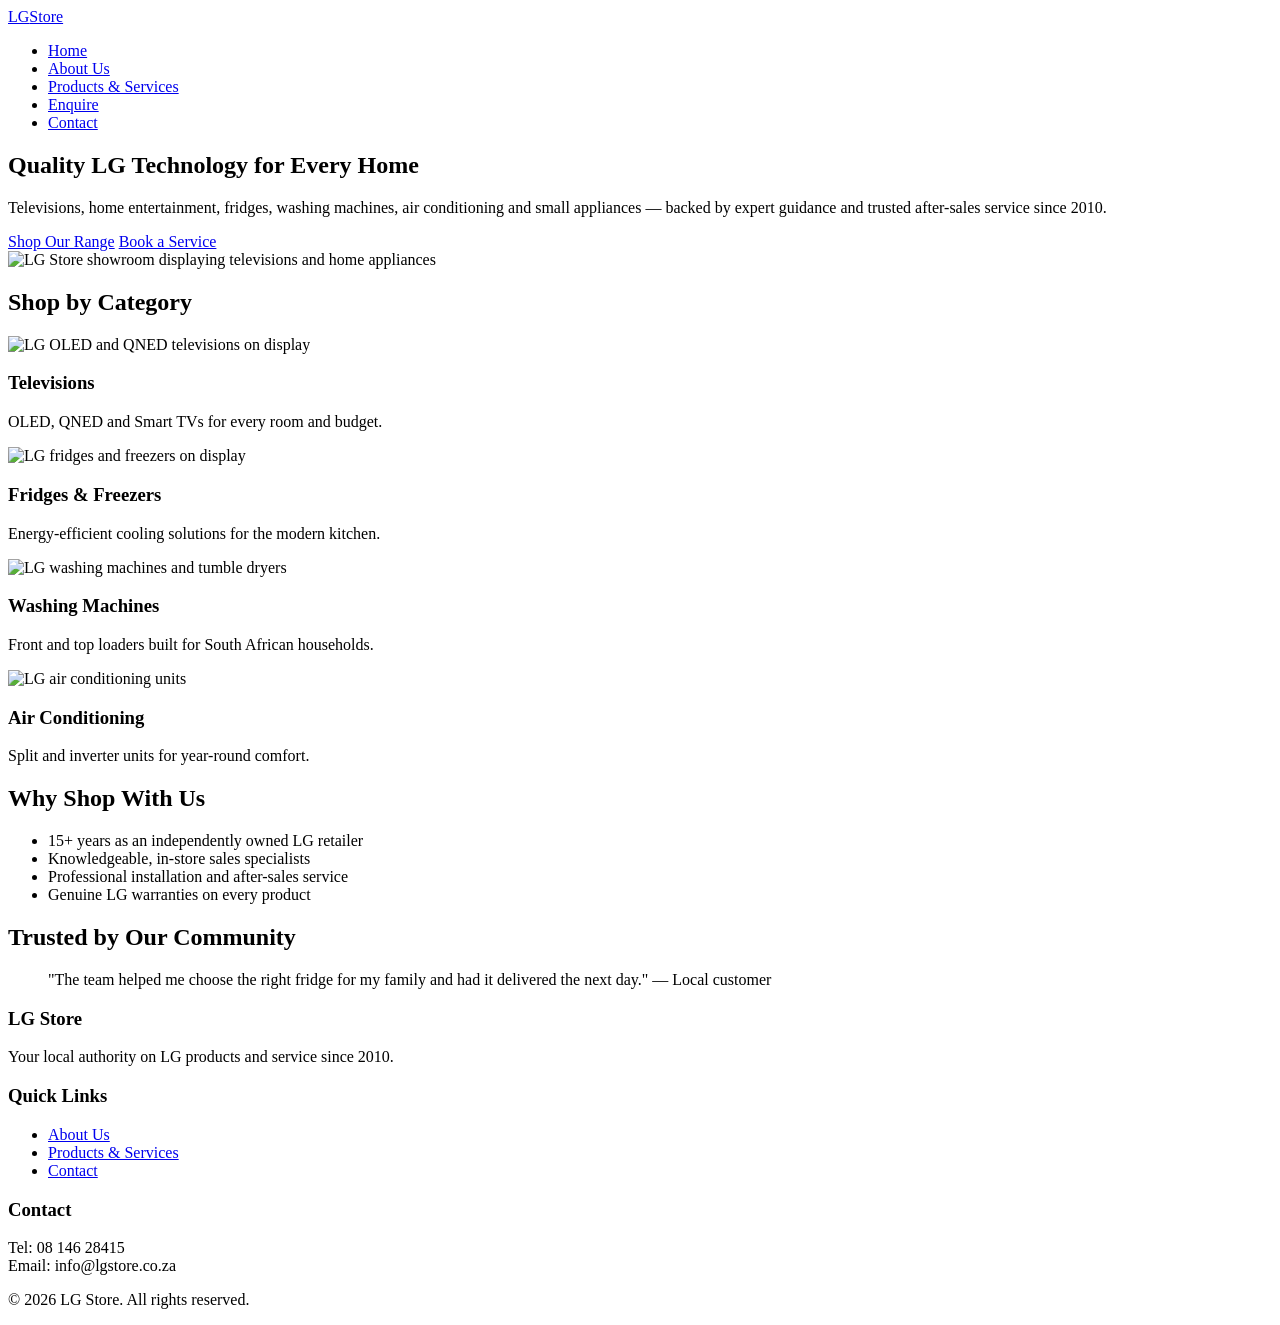
==== Pages/Index.html @ e51776af "codes were fixed" ====
<!DOCTYPE html>
<html lang="en">
<head>
  <meta charset="UTF-8">
  <meta name="viewport" content="width=device-width, initial-scale=1.0">
  <title>LG Store | Home Appliances &amp; Electronics</title>
  <meta name="description" content="LG Store is your trusted local retailer for LG televisions, home entertainment, fridges, washing machines, air conditioning and small appliances since 2010.">
  <!-- Google Fonts: Montserrat for headings, Roboto for body text (per proposal typography) -->
  <link rel="preconnect" href="https://fonts.googleapis.com">
  <link href="https://fonts.googleapis.com/css2?family=Montserrat:wght@600;700&family=Roboto:wght@300;400&display=swap" rel="stylesheet">
  <link rel="stylesheet" href="../CSS/Style.css">
</head>
<body>

  <!-- ============ HEADER / NAVIGATION ============ -->
  <header class="site-header">
    <div class="logo">
      <a href="index.html">LG<span>Store</span></a>
    </div>
    <nav class="main-nav">
      <ul>
        <li><a href="index.html" class="active">Home</a></li>
        <li><a href="about.html">About Us</a></li>
        <li><a href="products.html">Products &amp; Services</a></li>
        <li><a href="enquiry.html">Enquire</a></li>
        <li><a href="contact.html">Contact</a></li>
      </ul>
    </nav>
  </header>

  <main>
    <!-- ============ HERO BANNER ============ -->
    <section class="hero">
      <div class="hero-content">
        <h1>Quality LG Technology for Every Home</h1>
        <p>Televisions, home entertainment, fridges, washing machines, air conditioning and small appliances — backed by expert guidance and trusted after-sales service since 2010.</p>
        <a href="products.html" class="btn btn-primary">Shop Our Range</a>
        <a href="enquiry.html" class="btn btn-secondary">Book a Service</a>
      </div>
      <!-- Replace with a real, licensed hero photo of the showroom or featured products -->
      <img src="../Assets/hero-banner.jpg" alt="LG Store showroom displaying televisions and home appliances" class="hero-image">
    </section>

    <!-- ============ PRODUCT CATEGORIES ============ -->
    <section class="categories">
      <h2>Shop by Category</h2>
      <div class="category-grid">
        <article class="category-card">
          <img src="../Assets/category-tv.jpg" alt="LG OLED and QNED televisions on display">
          <h3>Televisions</h3>
          <p>OLED, QNED and Smart TVs for every room and budget.</p>
        </article>
        <article class="category-card">
          <img src="../Assets/category-fridge.jpg" alt="LG fridges and freezers on display">
          <h3>Fridges &amp; Freezers</h3>
          <p>Energy-efficient cooling solutions for the modern kitchen.</p>
        </article>
        <article class="category-card">
          <img src="../Assets/category-laundry.jpg" alt="LG washing machines and tumble dryers">
          <h3>Washing Machines</h3>
          <p>Front and top loaders built for South African households.</p>
        </article>
        <article class="category-card">
          <img src="../Assets/category-aircon.jpg" alt="LG air conditioning units">
          <h3>Air Conditioning</h3>
          <p>Split and inverter units for year-round comfort.</p>
        </article>
      </div>
    </section>

    <!-- ============ VALUE PROPOSITION ============ -->
    <section class="value-prop">
      <h2>Why Shop With Us</h2>
      <ul>
        <li>15+ years as an independently owned LG retailer</li>
        <li>Knowledgeable, in-store sales specialists</li>
        <li>Professional installation and after-sales service</li>
        <li>Genuine LG warranties on every product</li>
      </ul>
    </section>

    <!-- ============ TRUST / SOCIAL PROOF ============ -->
    <section class="trust">
      <h2>Trusted by Our Community</h2>
      <blockquote>"The team helped me choose the right fridge for my family and had it delivered the next day." — Local customer</blockquote>
    </section>
  </main>

  <!-- ============ FOOTER ============ -->
  <footer class="site-footer">
    <div class="footer-col">
      <h3>LG Store</h3>
      <p>Your local authority on LG products and service since 2010.</p>
    </div>
    <div class="footer-col">
      <h3>Quick Links</h3>
      <ul>
        <li><a href="about.html">About Us</a></li>
        <li><a href="products.html">Products &amp; Services</a></li>
        <li><a href="contact.html">Contact</a></li>
      </ul>
    </div>
    <div class="footer-col">
      <h3>Contact</h3>
      <p>Tel: 08 146 28415<br>Email: info@lgstore.co.za</p>
    </div>
    <p class="copyright">&copy; 2026 LG Store. All rights reserved.</p>
  </footer>

</body>
</html>
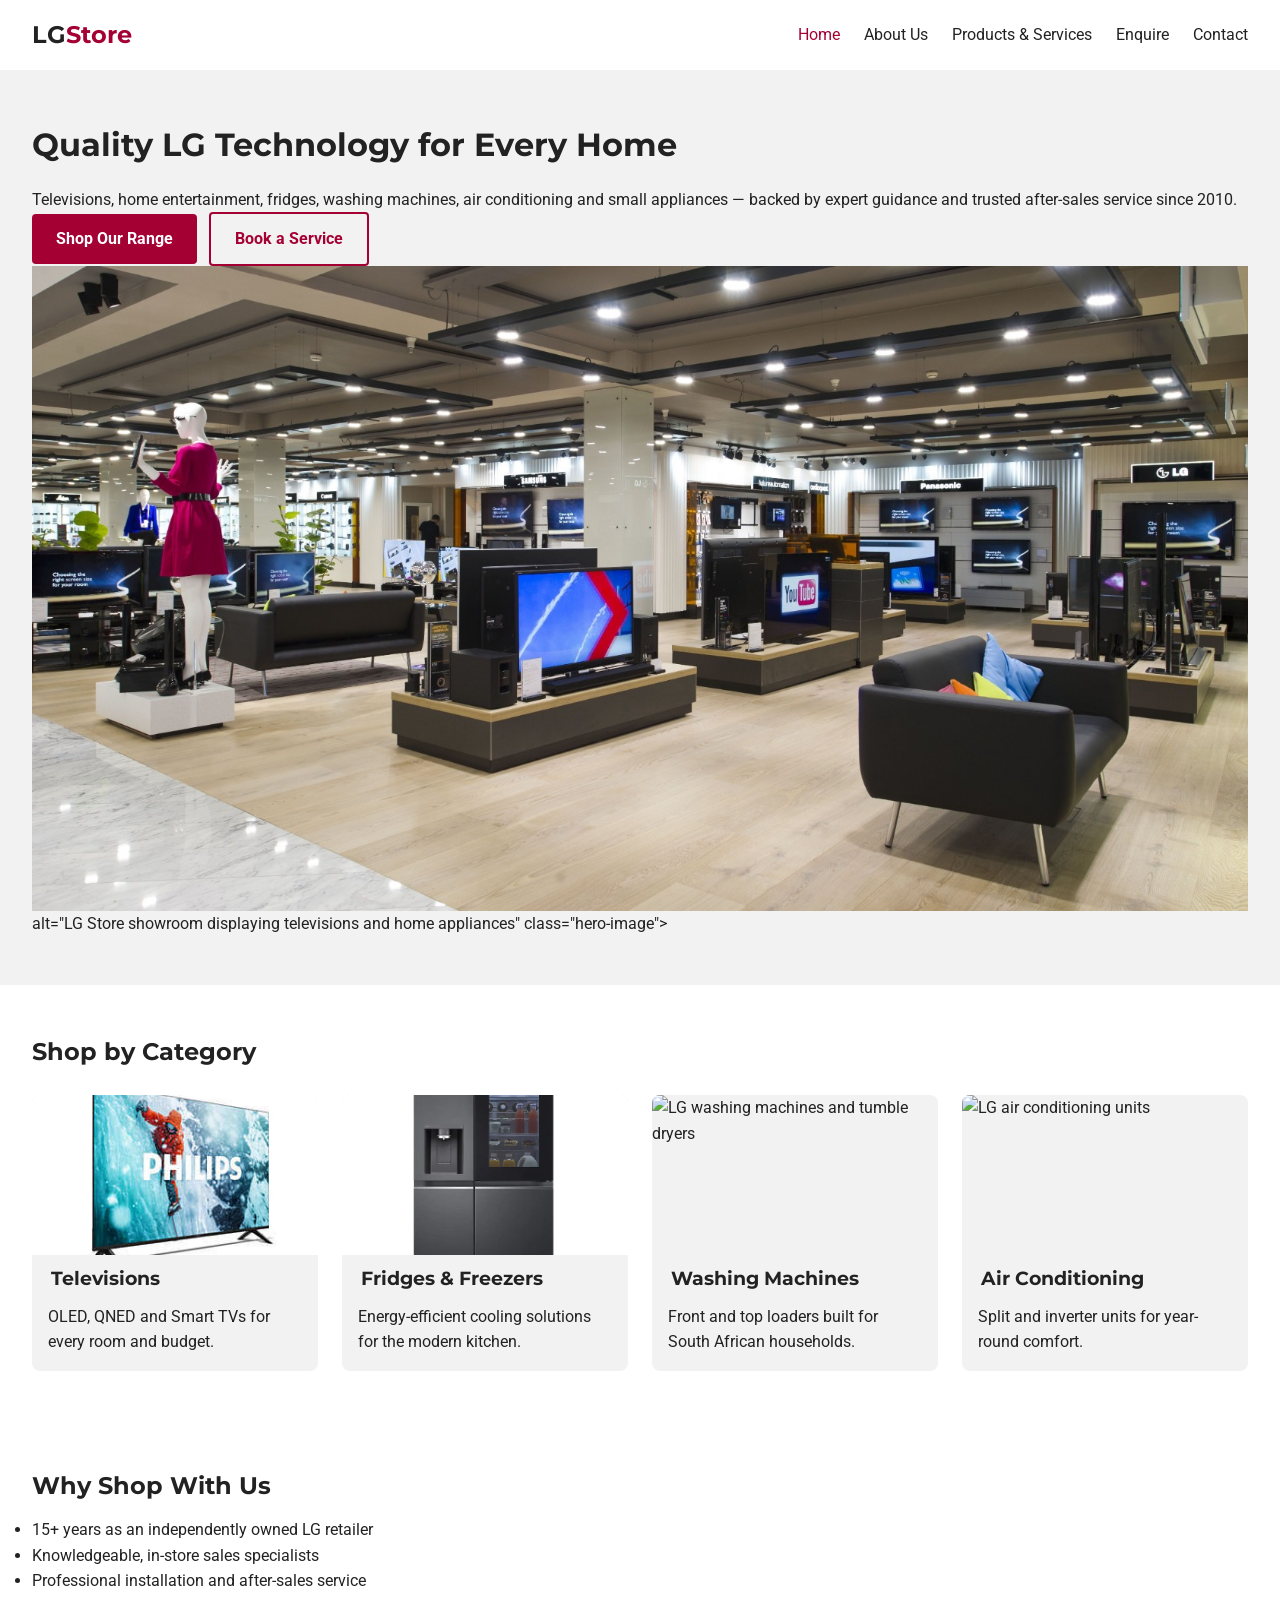
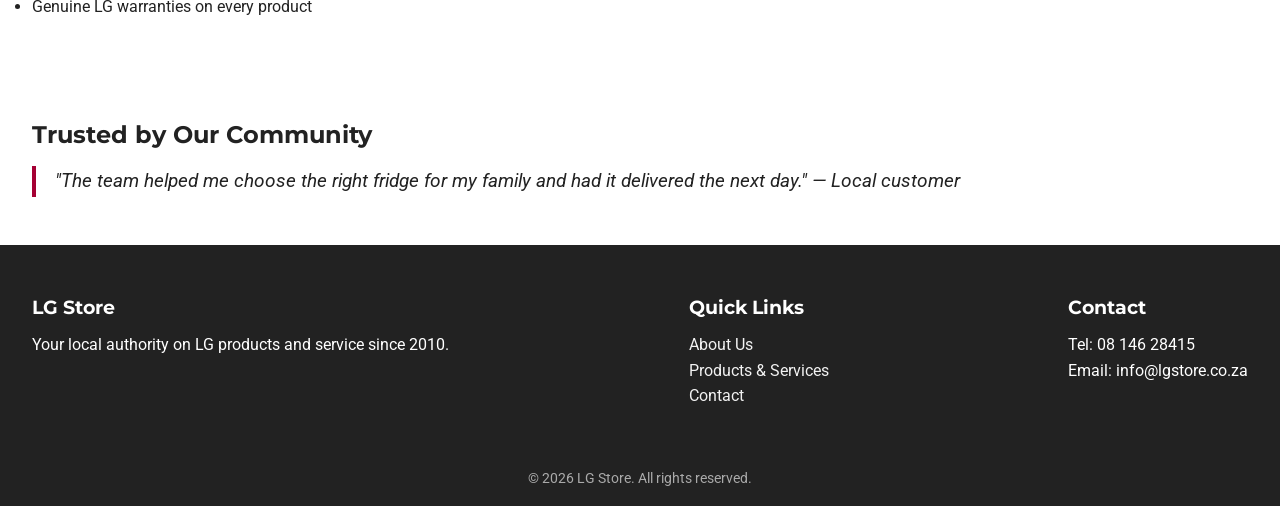
==== commit 8fa0f302: "images" ====
--- a/Pages/Index.html
+++ b/Pages/Index.html
@@ -37,8 +37,8 @@
         <a href="products.html" class="btn btn-primary">Shop Our Range</a>
         <a href="enquiry.html" class="btn btn-secondary">Book a Service</a>
       </div>
-      <!-- Replace with a real, licensed hero photo of the showroom or featured products -->
-      <img src="../Assets/hero-banner.jpg" alt="LG Store showroom displaying televisions and home appliances" class="hero-image">
+      
+      <img src="../Assests/4707737f-b838-41df-b478-e8b5edff1556.jpg" ...> alt="LG Store showroom displaying televisions and home appliances" class="hero-image">
     </section>
 
     <!-- ============ PRODUCT CATEGORIES ============ -->
@@ -46,12 +46,12 @@
       <h2>Shop by Category</h2>
       <div class="category-grid">
         <article class="category-card">
-          <img src="../Assets/category-tv.jpg" alt="LG OLED and QNED televisions on display">
+          <img src="../Assests/images.jpg" alt="LG OLED and QNED televisions on display">
           <h3>Televisions</h3>
           <p>OLED, QNED and Smart TVs for every room and budget.</p>
         </article>
         <article class="category-card">
-          <img src="../Assets/category-fridge.jpg" alt="LG fridges and freezers on display">
+          <img src="../Assests/GC-X257CQFS.webp" alt="LG fridges and freezers on display">
           <h3>Fridges &amp; Freezers</h3>
           <p>Energy-efficient cooling solutions for the modern kitchen.</p>
         </article>
--- a/CSS/Style.css
+++ b/CSS/Style.css
@@ -0,0 +1,288 @@
+/* =========================================================
+   LG STORE — STYLESHEET
+   Base styles for Part 1. Full layout, typography scale,
+   pseudo-classes and responsive breakpoints are built out
+   in Part 2 per the module rubric.
+   ========================================================= */
+
+/* ---- Colour palette (from Website Project Proposal) ---- */
+:root {
+  --color-primary: #A50034;   /* LG Red - CTAs, accents */
+  --color-secondary: #222222; /* Charcoal Black - headings, nav text */
+  --color-neutral-light: #F2F2F2;
+  --color-white: #FFFFFF;
+}
+
+/* ---- Reset ---- */
+* {
+  margin: 0;
+  padding: 0;
+  box-sizing: border-box;
+}
+
+body {
+  font-family: 'Roboto', sans-serif;
+  font-weight: 400;
+  color: var(--color-secondary);
+  background-color: var(--color-white);
+  line-height: 1.6;
+}
+
+h1, h2, h3 {
+  font-family: 'Montserrat', sans-serif;
+  font-weight: 700;
+  color: var(--color-secondary);
+  margin-bottom: 0.5em;
+}
+
+a {
+  color: var(--color-primary);
+  text-decoration: none;
+}
+
+img {
+  max-width: 100%;
+  display: block;
+}
+
+/* ---- Header / Navigation ---- */
+.site-header {
+  display: flex;
+  justify-content: space-between;
+  align-items: center;
+  padding: 1em 2em;
+  background-color: var(--color-white);
+  border-bottom: 1px solid var(--color-neutral-light);
+}
+
+.logo a {
+  font-family: 'Montserrat', sans-serif;
+  font-size: 1.5em;
+  font-weight: 700;
+  color: var(--color-secondary);
+}
+
+.logo span {
+  color: var(--color-primary);
+}
+
+.main-nav ul {
+  display: flex;
+  list-style: none;
+  gap: 1.5em;
+}
+
+.main-nav a {
+  color: var(--color-secondary);
+  font-weight: 400;
+}
+
+.main-nav a.active,
+.main-nav a:hover {
+  color: var(--color-primary);
+}
+
+/* ---- Buttons ---- */
+.btn {
+  display: inline-block;
+  padding: 0.75em 1.5em;
+  margin-right: 0.5em;
+  border-radius: 4px;
+  font-weight: 700;
+  text-align: center;
+}
+
+.btn-primary {
+  background-color: var(--color-primary);
+  color: var(--color-white);
+}
+
+.btn-secondary {
+  background-color: transparent;
+  color: var(--color-primary);
+  border: 2px solid var(--color-primary);
+}
+
+/* ---- Hero ---- */
+.hero {
+  padding: 3em 2em;
+  background-color: var(--color-neutral-light);
+}
+
+.hero-content h1 {
+  font-size: 2em;
+}
+
+.hero-image {
+  margin-top: 1.5em;
+  border-radius: 8px;
+}
+
+/* ---- Sections ---- */
+main section {
+  padding: 3em 2em;
+}
+
+.page-intro {
+  background-color: var(--color-neutral-light);
+  text-align: center;
+}
+
+/* ---- Category / Product / Team cards ---- */
+.category-grid,
+.team-grid {
+  display: flex;
+  flex-wrap: wrap;
+  gap: 1.5em;
+  margin-top: 1.5em;
+}
+
+.category-card,
+.team-member {
+  flex: 1 1 220px;
+  background-color: var(--color-neutral-light);
+  border-radius: 8px;
+  overflow: hidden;
+  padding-bottom: 1em;
+}
+
+.category-card img,
+.team-member img {
+  width: 100%;
+  height: 160px;
+  object-fit: cover;
+}
+
+.category-card h3,
+.team-member h3 {
+  padding: 0.5em 1em 0;
+}
+
+.category-card p,
+.team-member p {
+  padding: 0 1em;
+}
+
+/* ---- Product listing ---- */
+.product-card {
+  display: flex;
+  gap: 1.5em;
+  align-items: center;
+  padding: 1.5em 0;
+  border-bottom: 1px solid var(--color-neutral-light);
+}
+
+.product-card img {
+  width: 180px;
+  height: 130px;
+  object-fit: cover;
+  border-radius: 8px;
+}
+
+.price {
+  color: var(--color-primary);
+  font-weight: 700;
+}
+
+/* ---- Mission / Vision ---- */
+.mission-vision {
+  display: flex;
+  gap: 2em;
+}
+
+.mission-vision article {
+  flex: 1;
+}
+
+/* ---- Store locations ---- */
+.location-grid {
+  display: flex;
+  flex-wrap: wrap;
+  gap: 2em;
+  margin-top: 1.5em;
+}
+
+.location-card {
+  flex: 1 1 300px;
+}
+
+.location-card iframe {
+  margin-top: 1em;
+  border-radius: 8px;
+}
+
+/* ---- Forms ---- */
+.form-section form {
+  max-width: 600px;
+  display: flex;
+  flex-direction: column;
+  gap: 0.5em;
+  margin-top: 1.5em;
+}
+
+.form-section label {
+  font-weight: 700;
+  margin-top: 0.75em;
+}
+
+.form-section input,
+.form-section select,
+.form-section textarea {
+  padding: 0.6em;
+  border: 1px solid #ccc;
+  border-radius: 4px;
+  font-family: 'Roboto', sans-serif;
+}
+
+.form-section fieldset {
+  margin-top: 0.75em;
+  border: 1px solid #ccc;
+  border-radius: 4px;
+  padding: 0.75em;
+}
+
+.form-section button {
+  margin-top: 1.5em;
+  border: none;
+  cursor: pointer;
+  width: fit-content;
+}
+
+/* ---- Trust / quote ---- */
+.trust blockquote {
+  font-style: italic;
+  font-size: 1.2em;
+  border-left: 4px solid var(--color-primary);
+  padding-left: 1em;
+}
+
+/* ---- Footer ---- */
+.site-footer {
+  display: flex;
+  flex-wrap: wrap;
+  justify-content: space-between;
+  gap: 2em;
+  padding: 3em 2em 1em;
+  background-color: var(--color-secondary);
+  color: var(--color-white);
+}
+
+.site-footer h3 {
+  color: var(--color-white);
+}
+
+.site-footer ul {
+  list-style: none;
+}
+
+.site-footer a {
+  color: var(--color-neutral-light);
+}
+
+.copyright {
+  width: 100%;
+  text-align: center;
+  padding-top: 2em;
+  font-size: 0.85em;
+  color: #aaaaaa;
+}
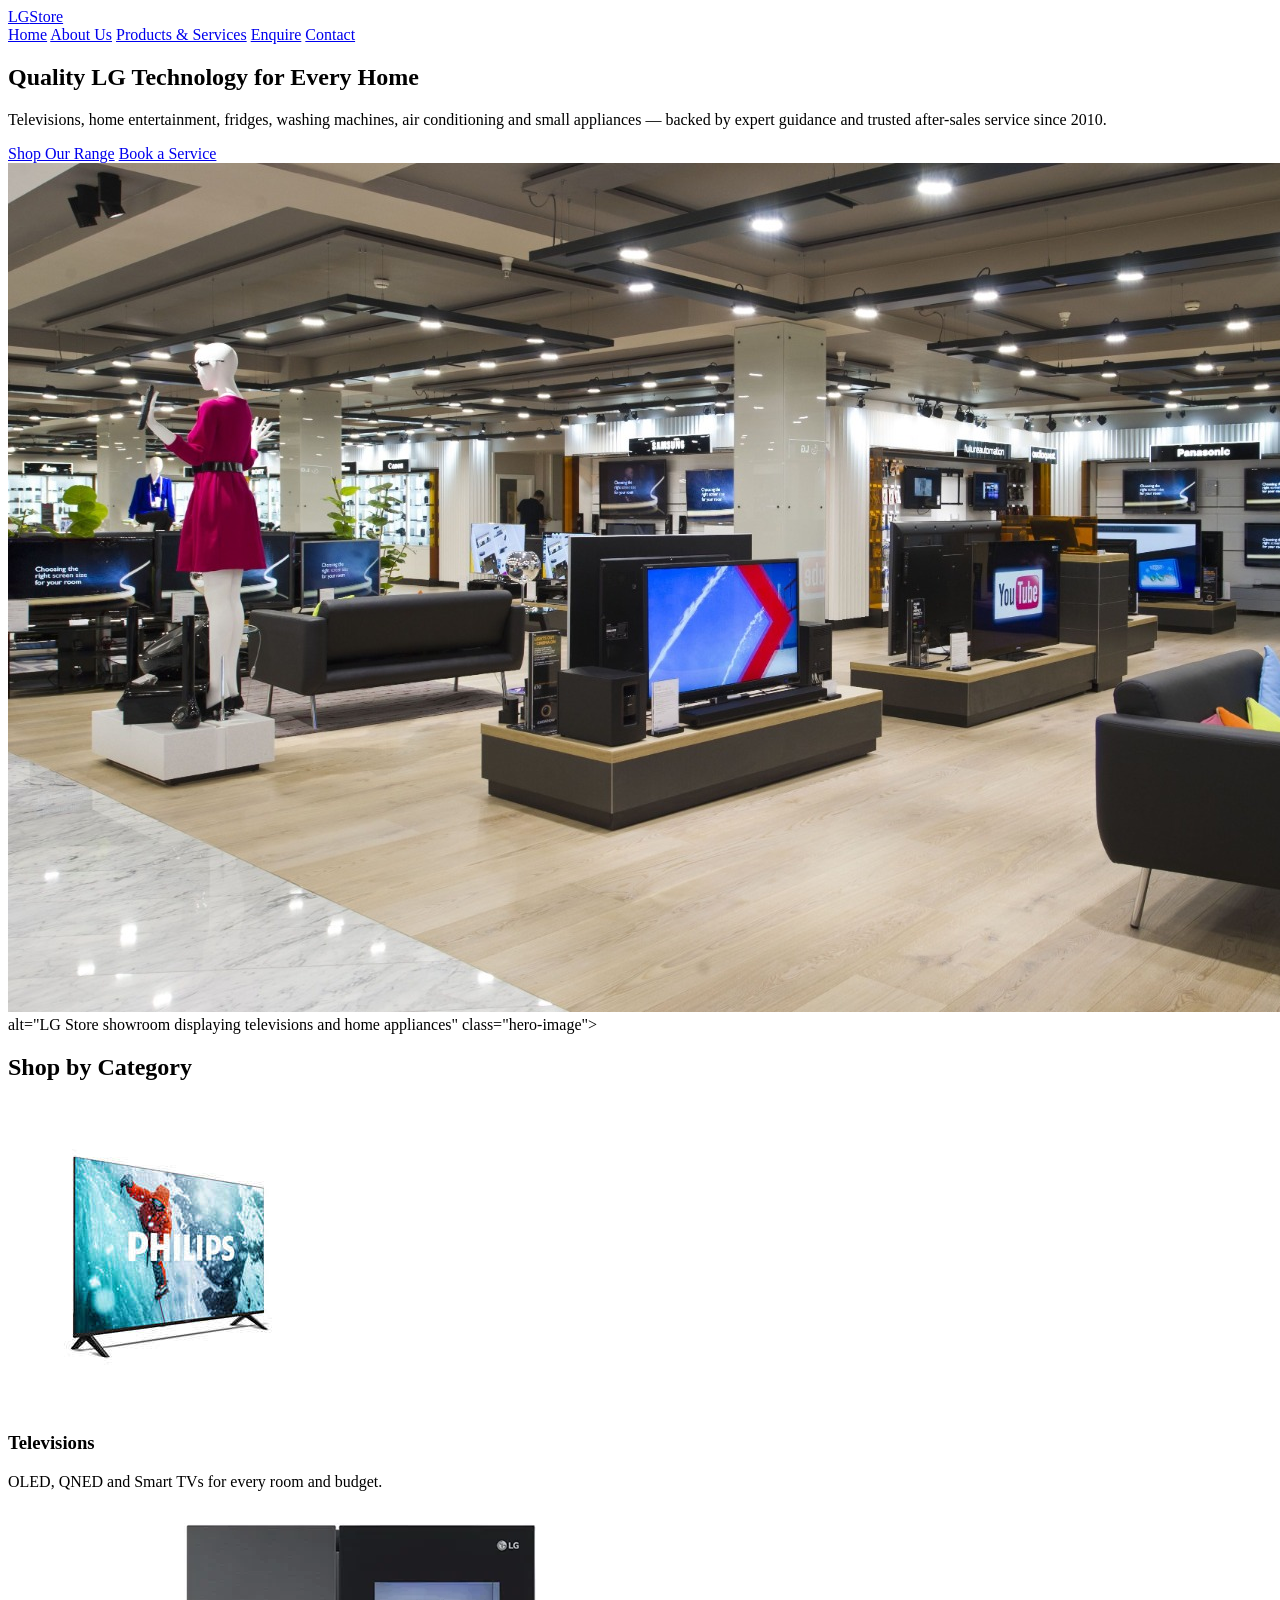
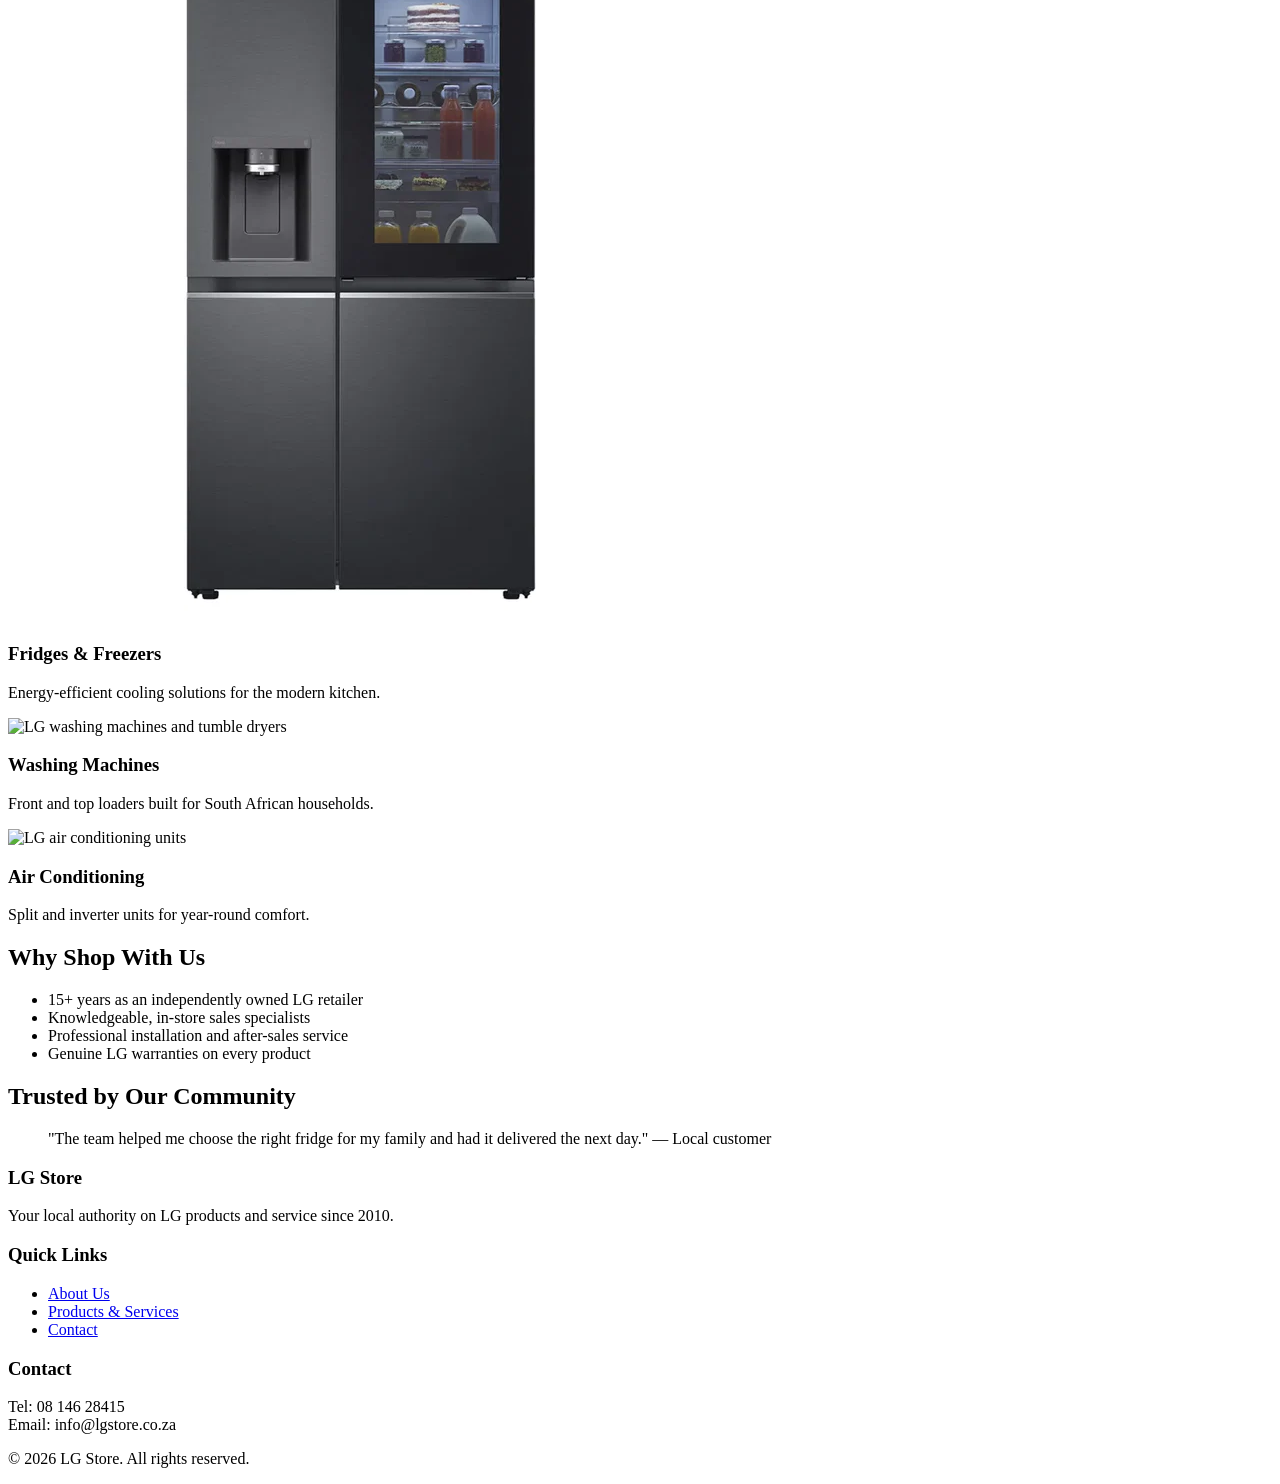
==== commit 48f18ab6: "FIXED ERRORS" ====
--- a/Pages/Index.html
+++ b/Pages/Index.html
@@ -18,13 +18,13 @@
       <a href="index.html">LG<span>Store</span></a>
     </div>
     <nav class="main-nav">
-      <ul>
-        <li><a href="index.html" class="active">Home</a></li>
-        <li><a href="about.html">About Us</a></li>
-        <li><a href="products.html">Products &amp; Services</a></li>
-        <li><a href="enquiry.html">Enquire</a></li>
-        <li><a href="contact.html">Contact</a></li>
-      </ul>
+     
+        <a href="index.html" class="active">Home</a>
+        <a href="about.html">About Us</a>
+        <a href="products.html">Products &amp; Services</a>
+        <a href="enquiry.html">Enquire</a>
+        <a href="contact.html">Contact</a>
+   
     </nav>
   </header>
 
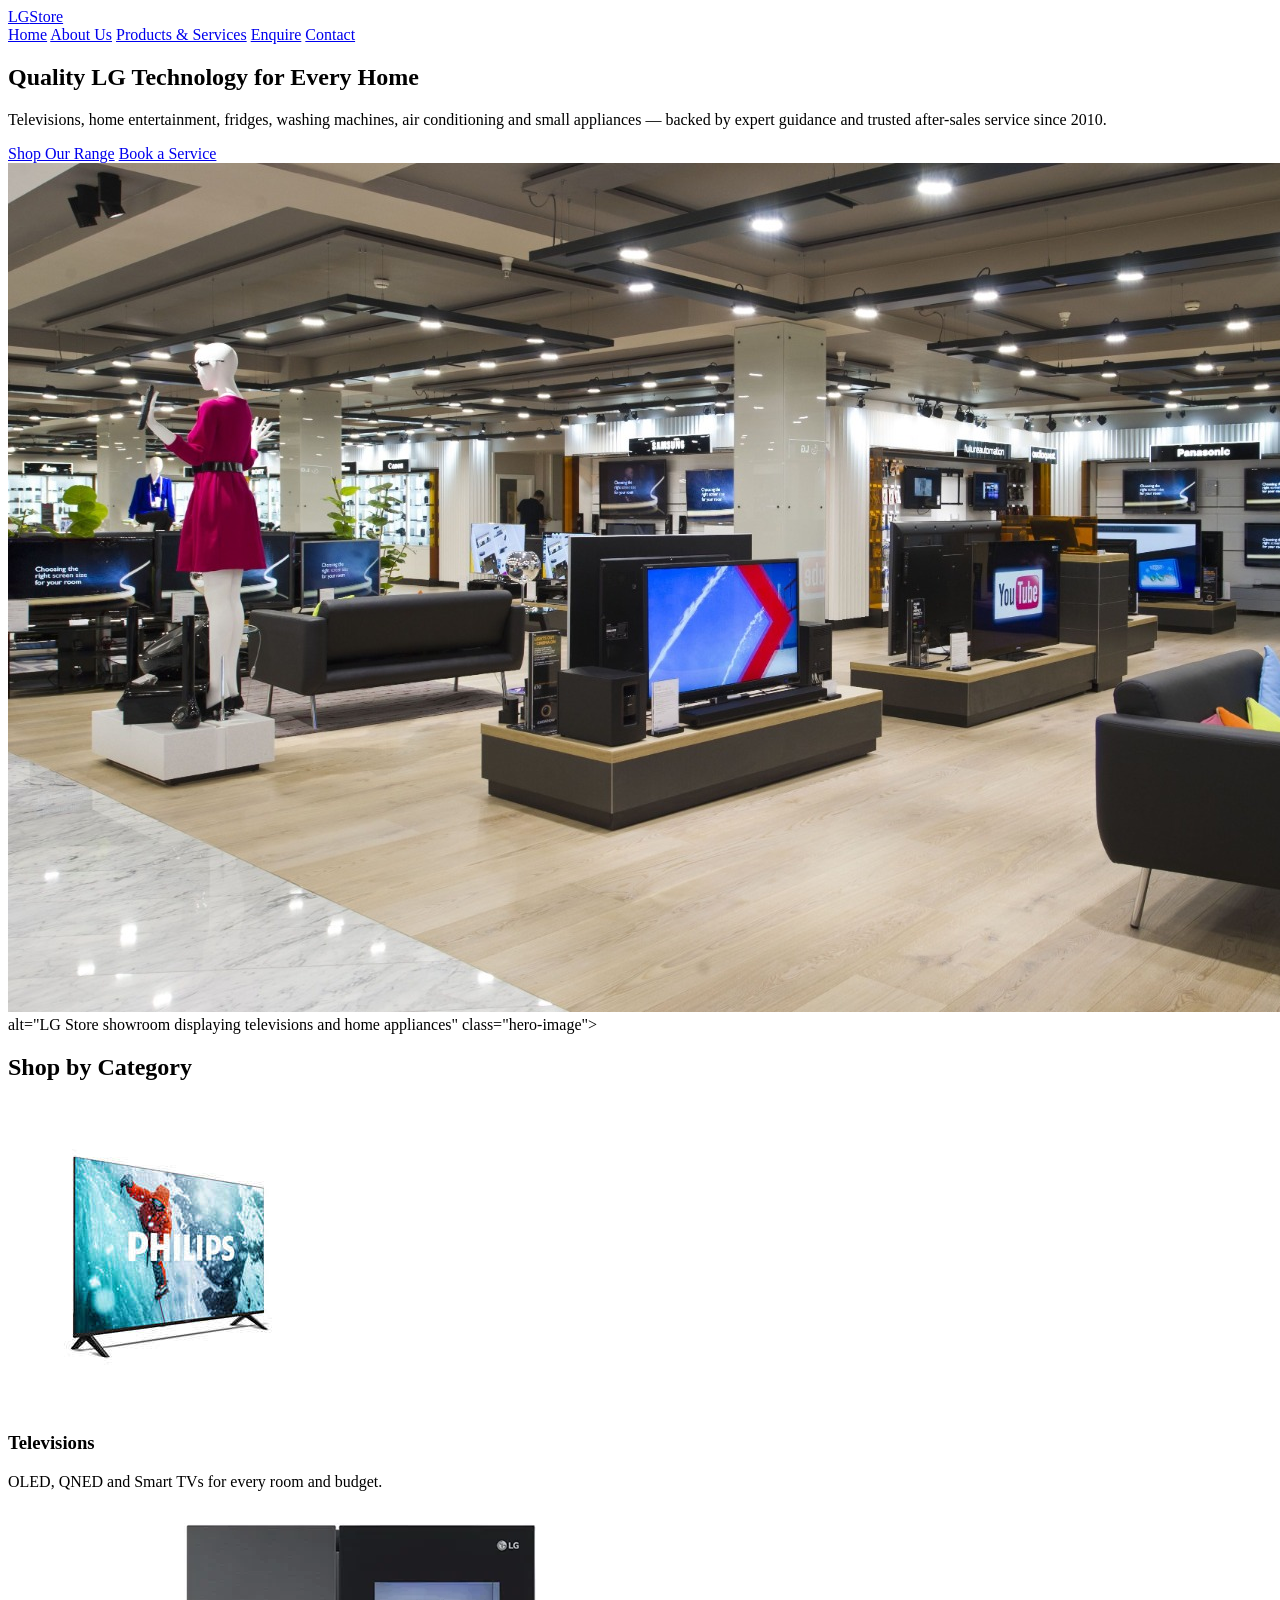
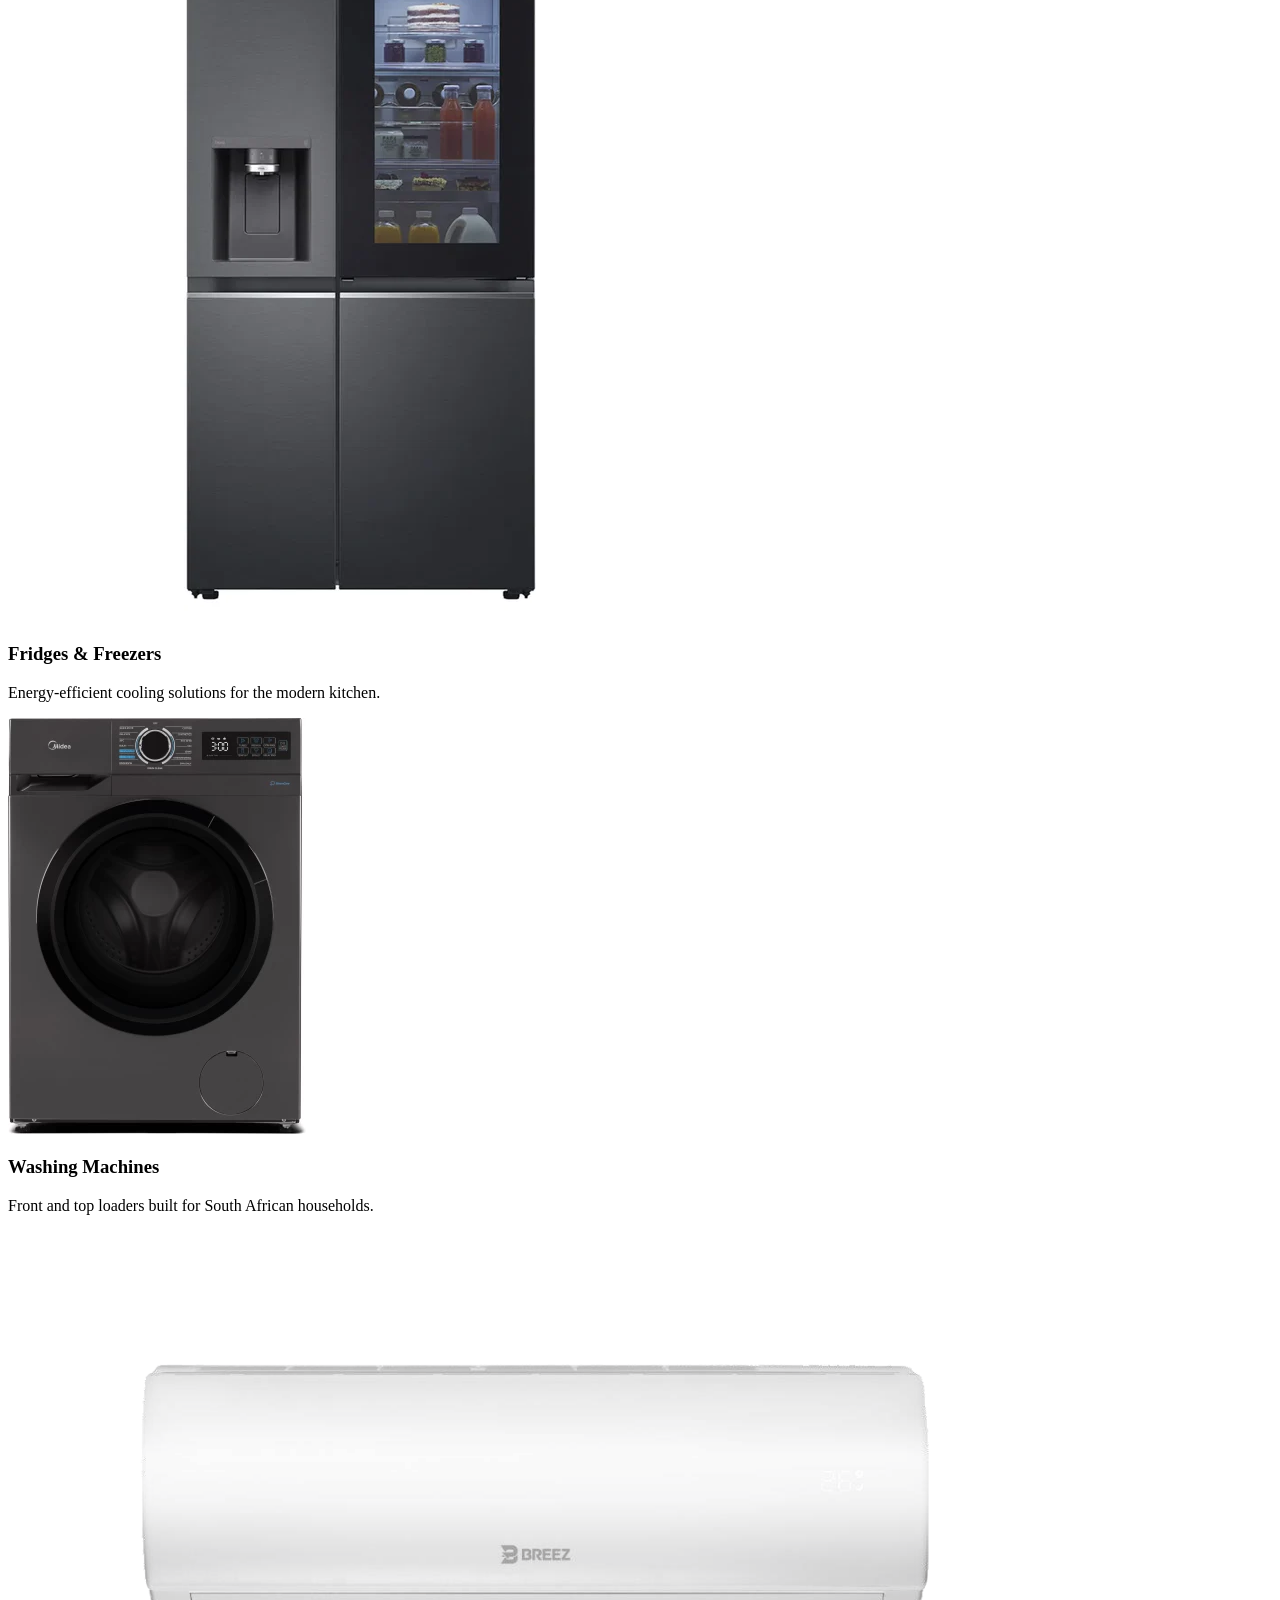
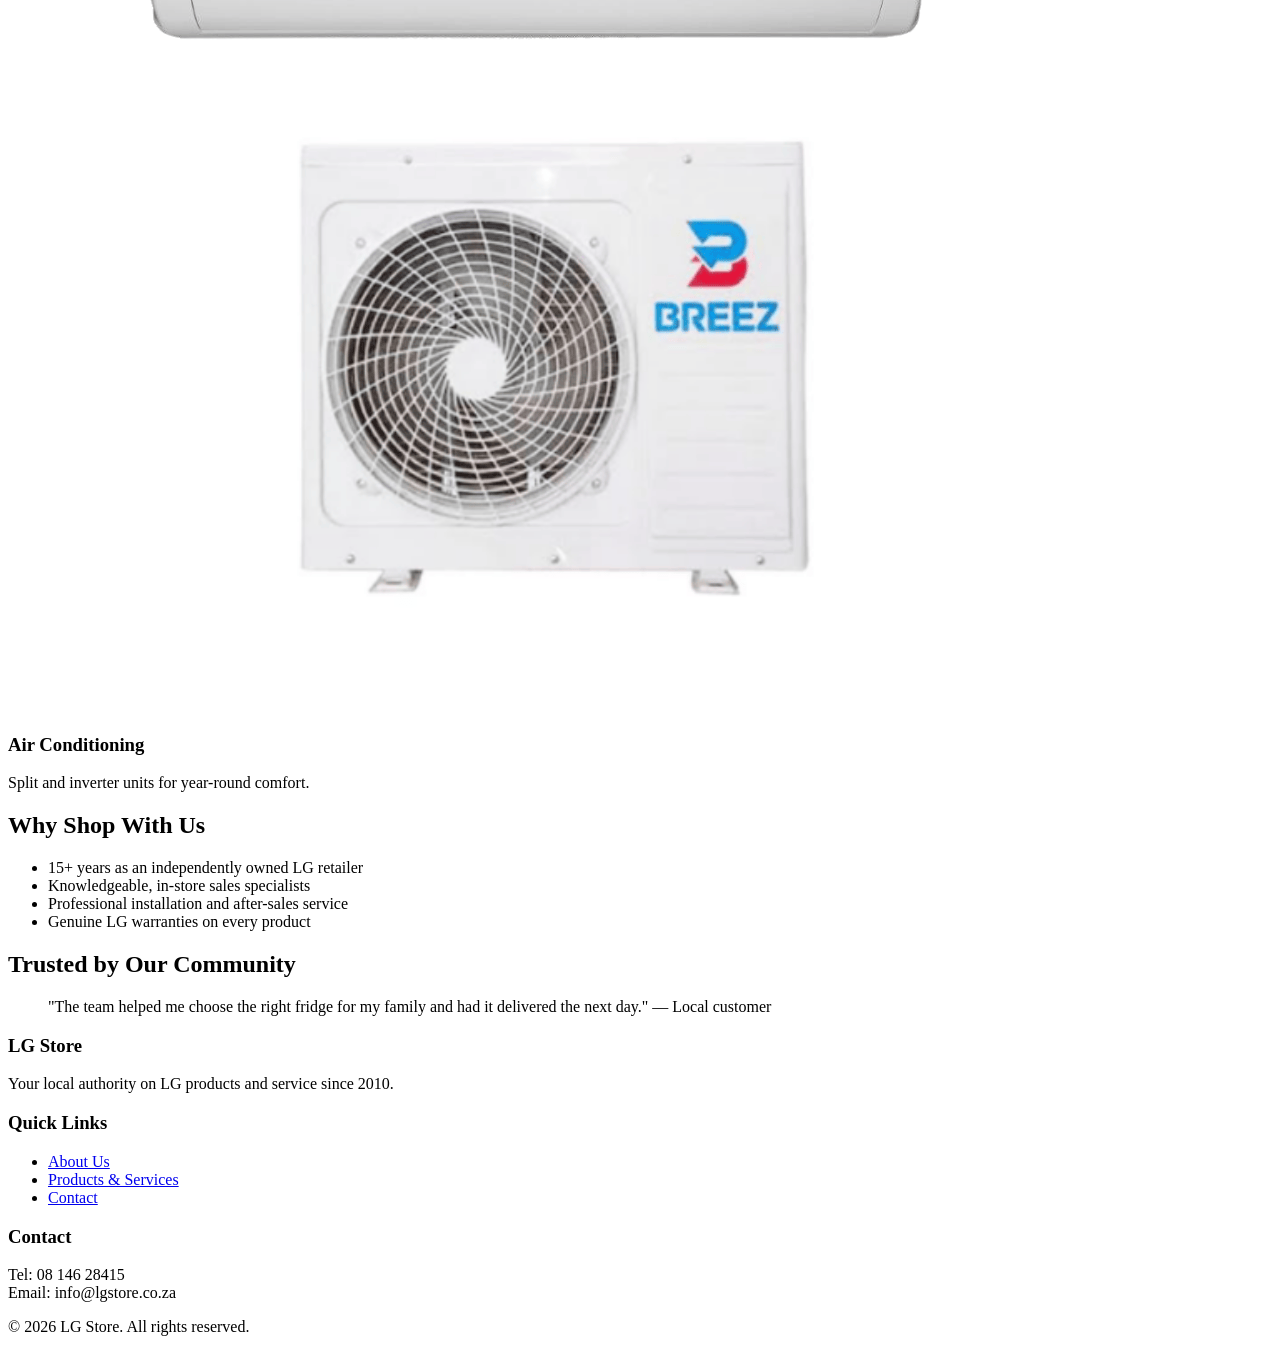
==== commit a3306aec: "images" ====
--- a/Pages/Index.html
+++ b/Pages/Index.html
@@ -56,12 +56,12 @@
           <p>Energy-efficient cooling solutions for the modern kitchen.</p>
         </article>
         <article class="category-card">
-          <img src="../Assets/category-laundry.jpg" alt="LG washing machines and tumble dryers">
+          <img src="../Assests/washing ma.webp" alt="LG washing machines and tumble dryers">
           <h3>Washing Machines</h3>
           <p>Front and top loaders built for South African households.</p>
         </article>
         <article class="category-card">
-          <img src="../Assets/category-aircon.jpg" alt="LG air conditioning units">
+          <img src="../Assests/air condition.png" alt="LG air conditioning units">
           <h3>Air Conditioning</h3>
           <p>Split and inverter units for year-round comfort.</p>
         </article>
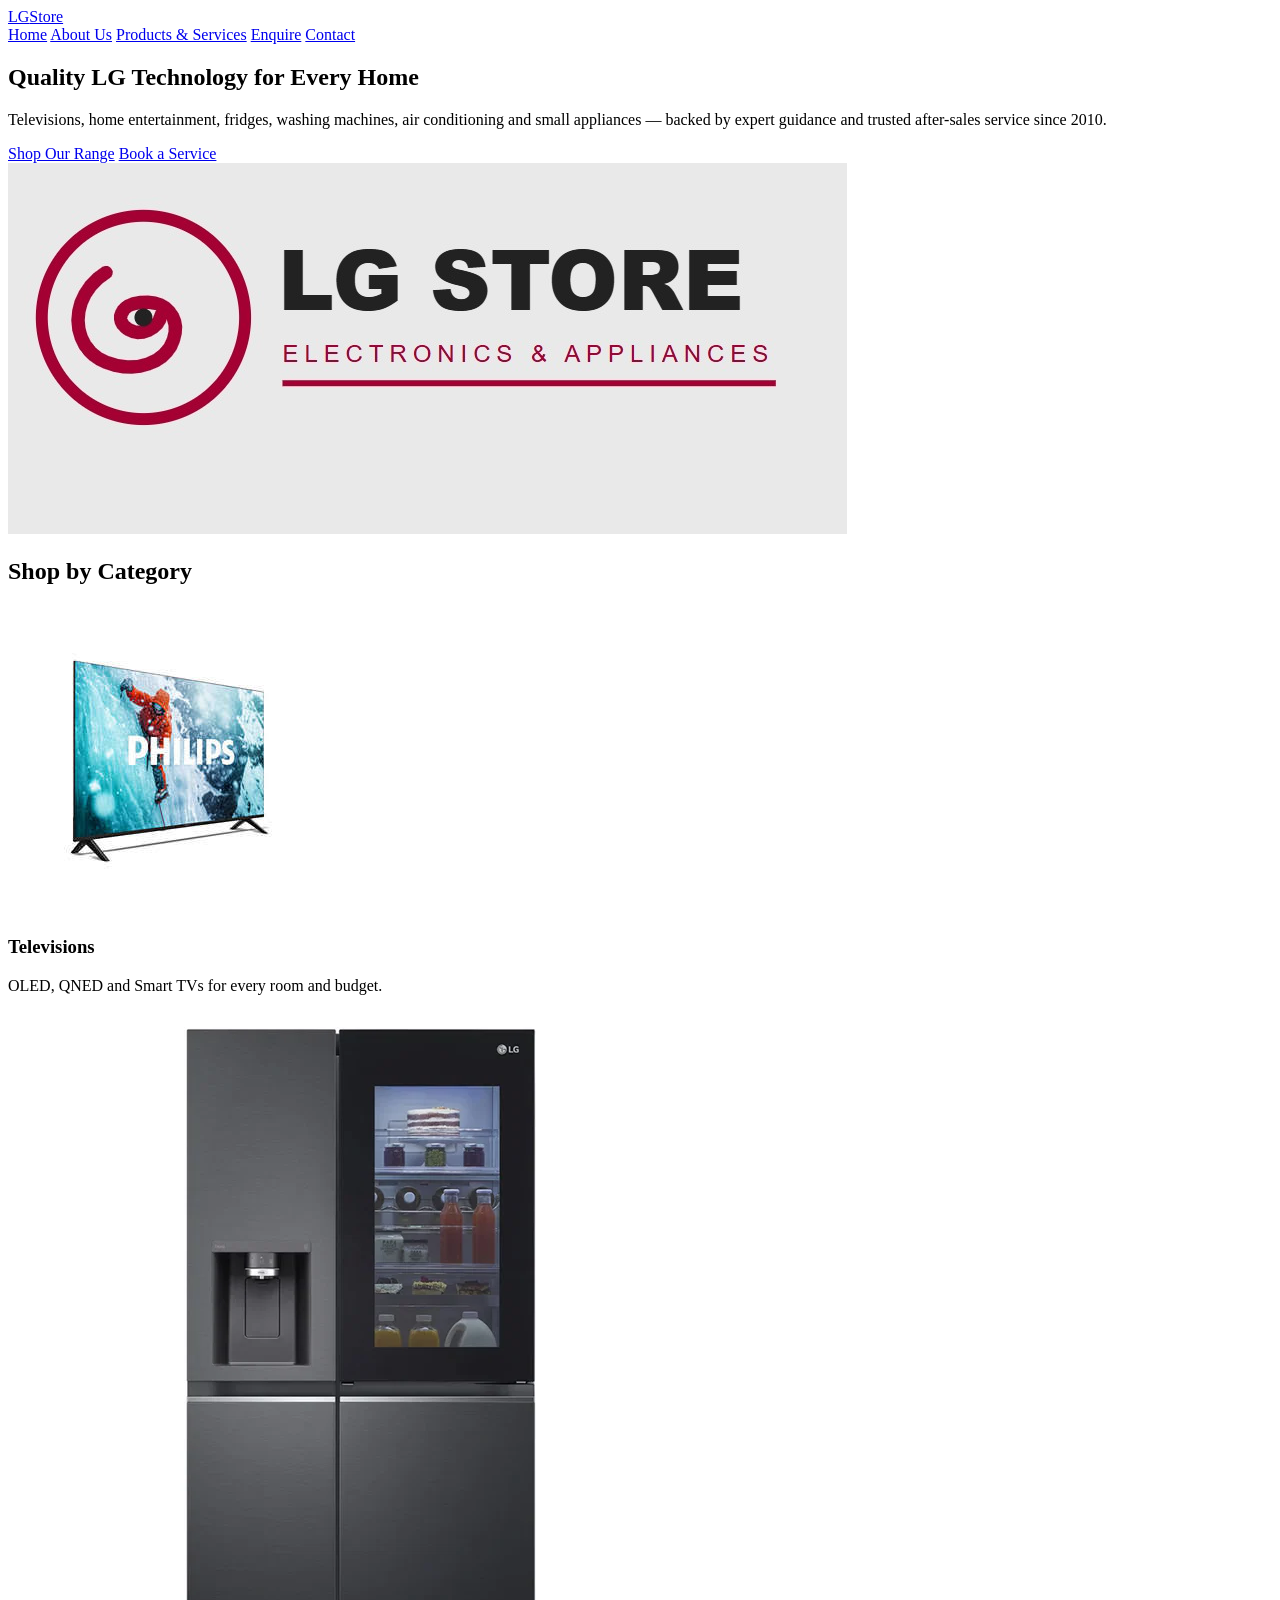
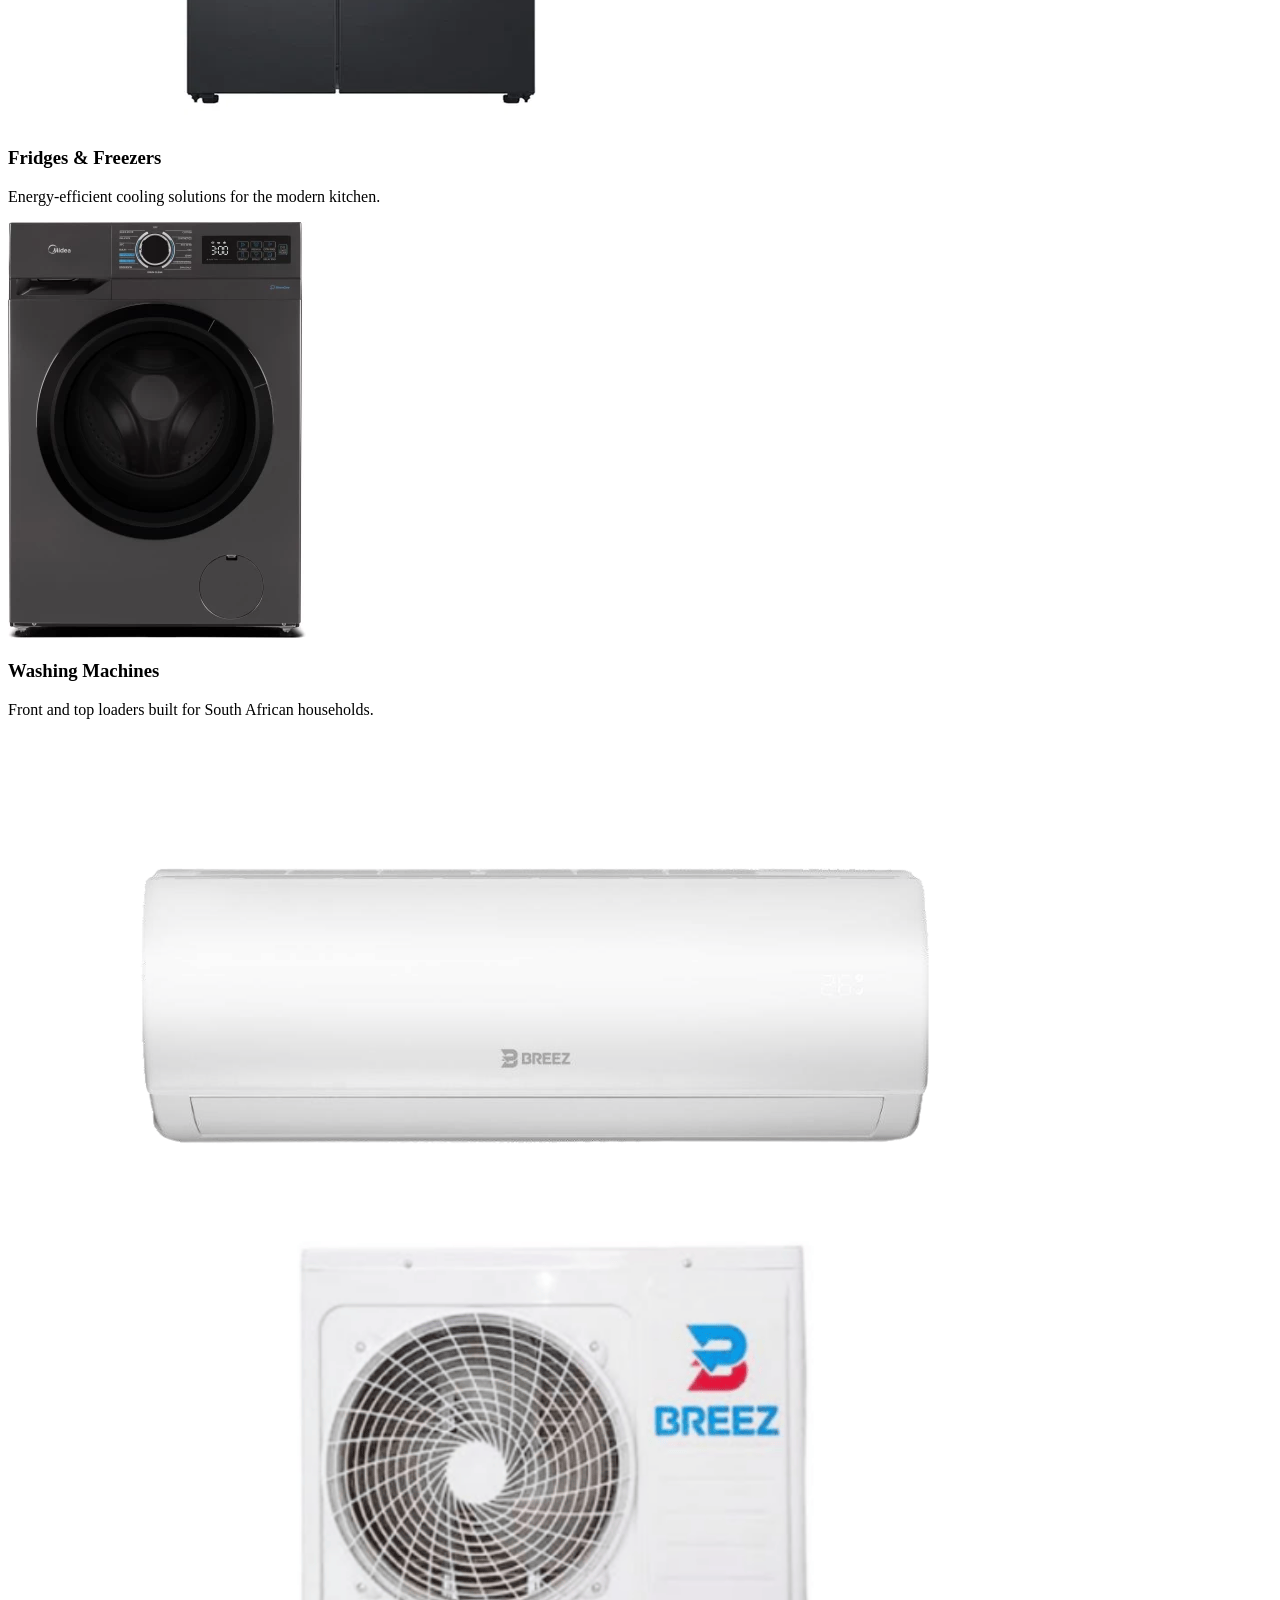
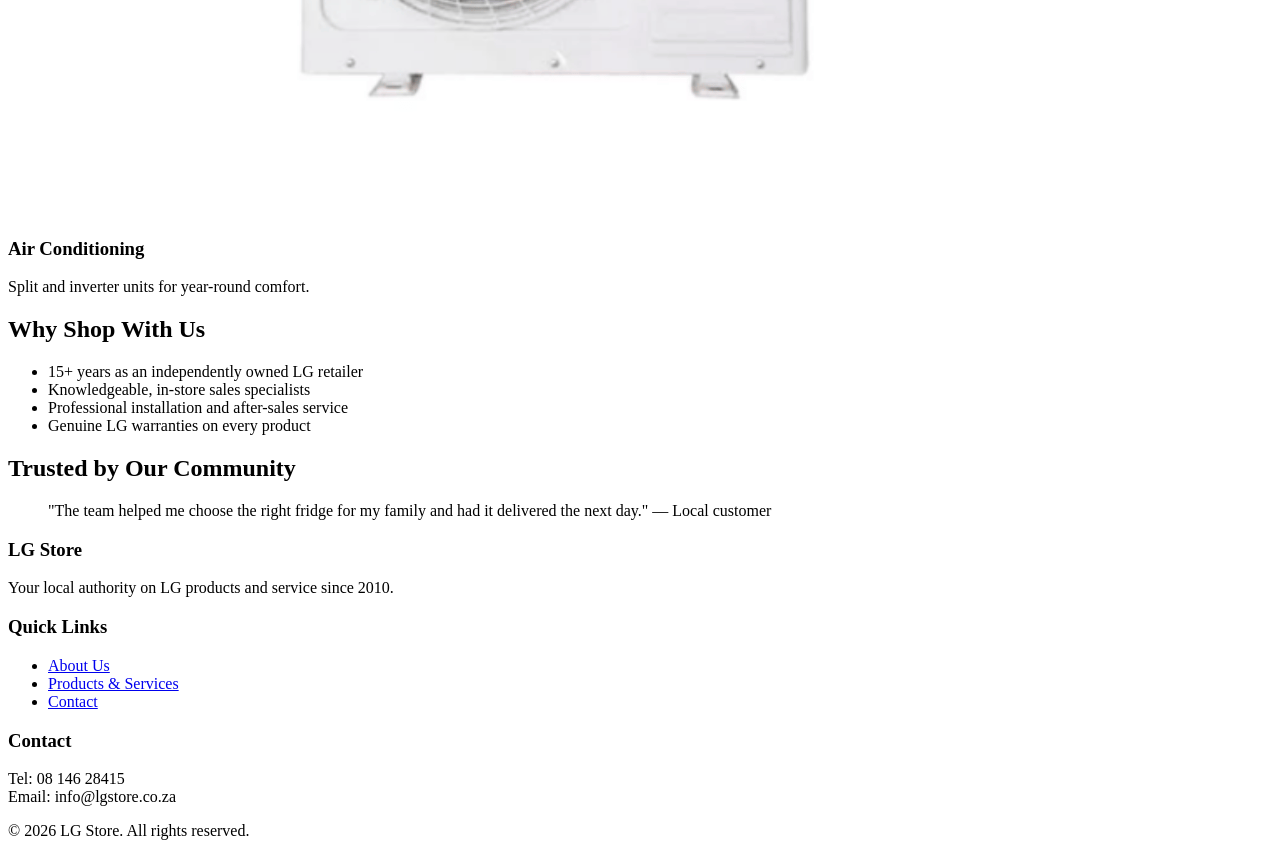
==== commit 29199688: "CHANGES" ====
--- a/Pages/Index.html
+++ b/Pages/Index.html
@@ -38,7 +38,7 @@
         <a href="enquiry.html" class="btn btn-secondary">Book a Service</a>
       </div>
       
-      <img src="../Assests/4707737f-b838-41df-b478-e8b5edff1556.jpg" ...> alt="LG Store showroom displaying televisions and home appliances" class="hero-image">
+      <img src="../Assests/logo.jpg" > <alt="LG Store showroom displaying televisions and home appliances" class="hero-image">
     </section>
 
     <!-- ============ PRODUCT CATEGORIES ============ -->
@@ -46,12 +46,12 @@
       <h2>Shop by Category</h2>
       <div class="category-grid">
         <article class="category-card">
-          <img src="../Assests/images.jpg" alt="LG OLED and QNED televisions on display">
+          <img src="../Assests/tv.jpg" alt="LG OLED and QNED televisions on display">
           <h3>Televisions</h3>
           <p>OLED, QNED and Smart TVs for every room and budget.</p>
         </article>
         <article class="category-card">
-          <img src="../Assests/GC-X257CQFS.webp" alt="LG fridges and freezers on display">
+          <img src="../Assests/fridge.webp" alt="LG fridges and freezers on display">
           <h3>Fridges &amp; Freezers</h3>
           <p>Energy-efficient cooling solutions for the modern kitchen.</p>
         </article>
